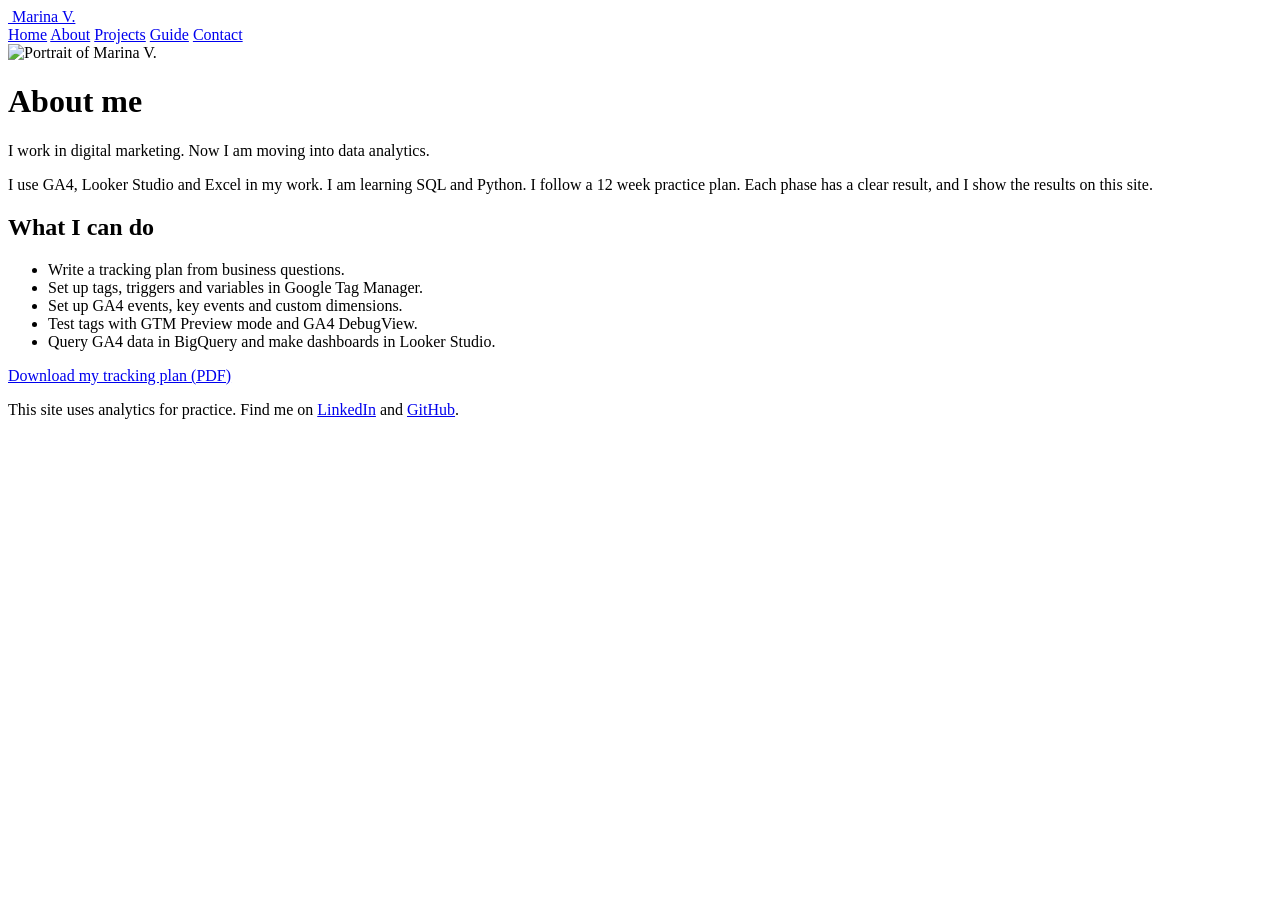
==== about.html @ dd70bc20 "Add files via upload" ====
<!DOCTYPE html>
<html lang="en-GB">
<head>
  <meta charset="utf-8">
  <meta name="viewport" content="width=device-width, initial-scale=1">
  <!-- Draft: stops Google from showing this site. Remove this line when the site is finished. -->
  <meta name="robots" content="noindex, nofollow">
  <title>About | Marina V. Analytics Lab</title>
  <meta name="description" content="Marina V., digital marketer moving into data analytics. Projects in GA4, Google Tag Manager, SQL and Python.">

  <!-- Page data for GTM. Read it with a Data Layer Variable called page_type. -->
  <script>
    window.dataLayer = window.dataLayer || [];
    window.dataLayer.push({ page_type: 'info' });
  </script>

  <!-- Google Tag Manager. Change GTM-XXXXXXX to your container ID. -->
  <script>(function(w,d,s,l,i){w[l]=w[l]||[];w[l].push({'gtm.start':
  new Date().getTime(),event:'gtm.js'});var f=d.getElementsByTagName(s)[0],
  j=d.createElement(s),dl=l!='dataLayer'?'&l='+l:'';j.async=true;j.src=
  'https://www.googletagmanager.com/gtm.js?id='+i+dl;f.parentNode.insertBefore(j,f);
  })(window,document,'script','dataLayer','GTM-XXXXXXX');</script>
  <!-- End Google Tag Manager -->

  <!-- Font: Public Sans from Google Fonts -->
  <link rel="preconnect" href="https://fonts.googleapis.com">
  <link rel="preconnect" href="https://fonts.gstatic.com" crossorigin>
  <link href="https://fonts.googleapis.com/css2?family=Public+Sans:wght@400;600;700;800&display=swap" rel="stylesheet">
  <link rel="stylesheet" href="styles.css">
</head>
<body>
  <!-- Google Tag Manager (noscript). Change GTM-XXXXXXX to your container ID. -->
  <noscript><iframe src="https://www.googletagmanager.com/ns.html?id=GTM-XXXXXXX"
  height="0" width="0" style="display:none;visibility:hidden"></iframe></noscript>
  <!-- End Google Tag Manager (noscript) -->

  <header>
    <div class="bar">
      <a class="logo" href="index.html">
        <img src="images/marina.jpg" alt="">
        Marina V.
      </a>
      <nav>
        <a href="index.html">Home</a>
        <a href="about.html" aria-current="page">About</a>
        <a href="projects.html">Projects</a>
        <a href="guide.html">Guide</a>
        <a href="contact.html">Contact</a>
      </nav>
    </div>
  </header>

  <main>
    <div class="about-head">
      <img src="images/marina.jpg" alt="Portrait of Marina V.">
      <div>
        <h1>About me</h1>
        <p class="lead">I work in digital marketing. Now I am moving into data analytics.</p>
      </div>
    </div>
    <p>I use GA4, Looker Studio and Excel in my work. I am learning SQL and Python. I follow a 12 week practice plan. Each phase has a clear result, and I show the results on this site.</p>
    <h2>What I can do</h2>
    <ul class="check-list">
      <li>Write a tracking plan from business questions.</li>
      <li>Set up tags, triggers and variables in Google Tag Manager.</li>
      <li>Set up GA4 events, key events and custom dimensions.</li>
      <li>Test tags with GTM Preview mode and GA4 DebugView.</li>
      <li>Query GA4 data in BigQuery and make dashboards in Looker Studio.</li>
    </ul>
    <p><a class="btn" id="download-tracking-plan" href="files/tracking-plan.pdf">Download my tracking plan (PDF)</a></p>
  </main>

  <footer>
    <p>This site uses analytics for practice. Find me on
      <a href="https://www.linkedin.com/in/marina-volkaert" target="_blank" rel="noopener">LinkedIn</a> and
      <a href="https://github.com/MarinaVanalyst" target="_blank" rel="noopener">GitHub</a>.</p>
  </footer>
</body>
</html>
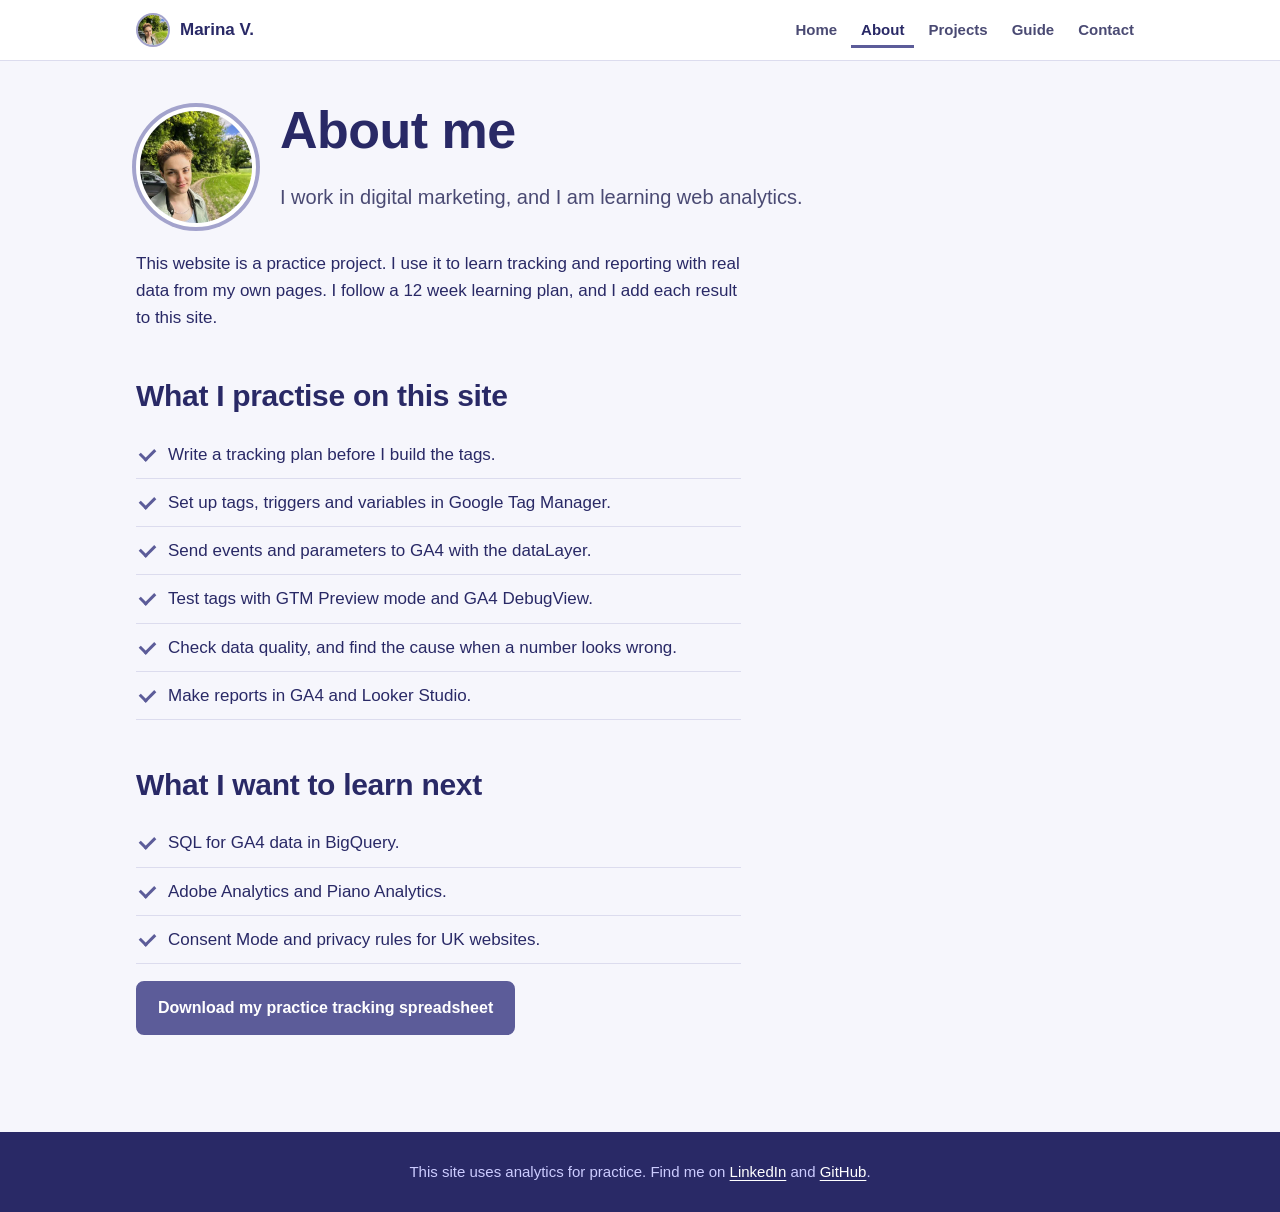
==== commit c9e5d893: "Revise about page content and meta description Updated the website description and modified content " ====
--- a/about.html
+++ b/about.html
@@ -6,21 +6,16 @@
   <!-- Draft: stops Google from showing this site. Remove this line when the site is finished. -->
   <meta name="robots" content="noindex, nofollow">
   <title>About | Marina V. Analytics Lab</title>
-  <meta name="description" content="Marina V., digital marketer moving into data analytics. Projects in GA4, Google Tag Manager, SQL and Python.">
+  <meta name="description" content="The practice website of Marina V. I use it to learn web tracking with Google Tag Manager and GA4, and reporting with Looker Studio.">
 
-  <!-- Page data for GTM. Read it with a Data Layer Variable called page_type. -->
+  <!-- The dataLayer: the website writes information here, and GTM reads it later.
+       It does nothing until GTM is installed. LESSON 3 explains it. -->
   <script>
     window.dataLayer = window.dataLayer || [];
     window.dataLayer.push({ page_type: 'info' });
   </script>
 
-  <!-- Google Tag Manager. Change GTM-XXXXXXX to your container ID. -->
-  <script>(function(w,d,s,l,i){w[l]=w[l]||[];w[l].push({'gtm.start':
-  new Date().getTime(),event:'gtm.js'});var f=d.getElementsByTagName(s)[0],
-  j=d.createElement(s),dl=l!='dataLayer'?'&l='+l:'';j.async=true;j.src=
-  'https://www.googletagmanager.com/gtm.js?id='+i+dl;f.parentNode.insertBefore(j,f);
-  })(window,document,'script','dataLayer','GTM-XXXXXXX');</script>
-  <!-- End Google Tag Manager -->
+  <!-- LESSON 1: paste the first Google Tag Manager code (the <head> code) here. -->
 
   <!-- Font: Public Sans from Google Fonts -->
   <link rel="preconnect" href="https://fonts.googleapis.com">
@@ -29,10 +24,7 @@
   <link rel="stylesheet" href="styles.css">
 </head>
 <body>
-  <!-- Google Tag Manager (noscript). Change GTM-XXXXXXX to your container ID. -->
-  <noscript><iframe src="https://www.googletagmanager.com/ns.html?id=GTM-XXXXXXX"
-  height="0" width="0" style="display:none;visibility:hidden"></iframe></noscript>
-  <!-- End Google Tag Manager (noscript) -->
+  <!-- LESSON 1: paste the second Google Tag Manager code (the <body> code) here. -->
 
   <header>
     <div class="bar">
@@ -55,19 +47,26 @@
       <img src="images/marina.jpg" alt="Portrait of Marina V.">
       <div>
         <h1>About me</h1>
-        <p class="lead">I work in digital marketing. Now I am moving into data analytics.</p>
+        <p class="lead">I work in digital marketing, and I am learning web analytics.</p>
       </div>
     </div>
-    <p>I use GA4, Looker Studio and Excel in my work. I am learning SQL and Python. I follow a 12 week practice plan. Each phase has a clear result, and I show the results on this site.</p>
-    <h2>What I can do</h2>
+    <p>This website is a practice project. I use it to learn tracking and reporting with real data from my own pages. I follow a 12 week learning plan, and I add each result to this site.</p>
+    <h2>What I practise on this site</h2>
     <ul class="check-list">
-      <li>Write a tracking plan from business questions.</li>
+      <li>Write a tracking plan before I build the tags.</li>
       <li>Set up tags, triggers and variables in Google Tag Manager.</li>
-      <li>Set up GA4 events, key events and custom dimensions.</li>
+      <li>Send events and parameters to GA4 with the dataLayer.</li>
       <li>Test tags with GTM Preview mode and GA4 DebugView.</li>
-      <li>Query GA4 data in BigQuery and make dashboards in Looker Studio.</li>
+      <li>Check data quality, and find the cause when a number looks wrong.</li>
+      <li>Make reports in GA4 and Looker Studio.</li>
     </ul>
-    <p><a class="btn" id="download-tracking-plan" href="files/tracking-plan.pdf">Download my tracking plan (PDF)</a></p>
+    <h2>What I want to learn next</h2>
+    <ul class="check-list">
+      <li>SQL for GA4 data in BigQuery.</li>
+      <li>Adobe Analytics and Piano Analytics.</li>
+      <li>Consent Mode and privacy rules for UK websites.</li>
+    </ul>
+    <p><a class="btn" id="download-tracking-plan" href="files/multi-site-tracking-plan.xlsx">Download my practice tracking spreadsheet</a></p>
   </main>
 
   <footer>
--- a/styles.css
+++ b/styles.css
@@ -0,0 +1,436 @@
+/* ==========================================================
+   1. DESIGN TOKENS
+   Change the colours here. All pages use these variables.
+   ========================================================== */
+:root {
+  /* Portfolio palette (4 colours) */
+  --indigo: #292966;     /* darkest: main text, footer, headings */
+  --violet: #5C5C99;     /* main colour: buttons, links, active menu */
+  --lilac: #A3A3CC;      /* decoration only: lines, ring. Too light for text */
+  --periwinkle: #CCCCFF; /* lightest: tags, highlights */
+
+  /* Colours made from the palette */
+  --ink: var(--indigo);
+  --muted: #4A4A73;      /* secondary text, a soft indigo */
+  --tint: #EBEBFA;       /* very light periwinkle for soft panels */
+  --bg: #F6F6FC;         /* page background */
+  --paper: #FFFFFF;      /* panels */
+  --line: #DCDCEE;       /* borders */
+
+  --font: "Public Sans", "Helvetica Neue", Arial, sans-serif;
+  --max: 1040px;
+  --measure: 64ch;       /* max line length for text */
+}
+
+/* ==========================================================
+   2. BASE
+   ========================================================== */
+* { box-sizing: border-box; }
+
+body {
+  margin: 0;
+  font-family: var(--font);
+  font-size: 17px;
+  line-height: 1.6;
+  background: var(--bg);
+  color: var(--ink);
+}
+
+h1, h2, h3 { line-height: 1.15; letter-spacing: -0.01em; }
+h1 { font-size: clamp(32px, 6vw, 52px); font-weight: 800; margin: 0 0 16px; }
+h2 { font-size: clamp(24px, 3.5vw, 30px); font-weight: 750; margin: 48px 0 12px; }
+h3 { font-size: 20px; font-weight: 700; margin: 0 0 8px; }
+p, li { max-width: var(--measure); }
+
+a { color: var(--violet); text-underline-offset: 3px; }
+a:hover { color: var(--indigo); }
+
+/* Visible keyboard focus for accessibility */
+a:focus-visible, button:focus-visible, input:focus-visible,
+select:focus-visible, textarea:focus-visible {
+  outline: 3px solid var(--indigo);
+  outline-offset: 2px;
+}
+
+/* ==========================================================
+   3. HEADER AND NAVIGATION
+   ========================================================== */
+header {
+  background: var(--paper);
+  border-bottom: 1px solid var(--line);
+}
+
+.bar {
+  max-width: var(--max);
+  margin: 0 auto;
+  padding: 12px 16px;
+  display: flex;
+  flex-wrap: wrap;
+  align-items: center;
+  justify-content: space-between;
+  gap: 12px;
+}
+
+.logo {
+  display: flex;
+  align-items: center;
+  gap: 10px;
+  font-weight: 800;
+  color: var(--ink);
+  text-decoration: none;
+}
+
+.logo img {
+  width: 34px;
+  height: 34px;
+  border-radius: 50%;
+  border: 2px solid var(--lilac);
+}
+
+nav { display: flex; flex-wrap: wrap; gap: 4px; }
+
+nav a {
+  padding: 6px 10px;
+  border-radius: 6px;
+  text-decoration: none;
+  color: var(--muted);
+  font-size: 15px;
+  font-weight: 600;
+}
+
+nav a:hover { color: var(--ink); background: var(--bg); }
+
+nav a[aria-current="page"] {
+  color: var(--indigo);
+  box-shadow: inset 0 -3px 0 var(--violet);
+  border-radius: 0;
+}
+
+/* ==========================================================
+   4. PAGE LAYOUT
+   ========================================================== */
+main {
+  max-width: var(--max);
+  margin: 0 auto;
+  padding: 40px 16px 72px;
+}
+
+.lead { font-size: 20px; color: var(--muted); }
+
+/* ==========================================================
+   5. HERO (home page): photo inside a donut chart ring
+   ========================================================== */
+.hero {
+  display: grid;
+  grid-template-columns: 1fr auto;
+  align-items: center;
+  gap: 48px;
+  padding: 24px 0 40px;
+}
+
+.portrait {
+  position: relative;
+  width: 320px;
+  height: 320px;
+}
+
+.portrait svg {
+  position: absolute;
+  inset: 0;
+  width: 100%;
+  height: 100%;
+  transform: rotate(-90deg); /* start the ring at the top, like a clock */
+}
+
+/* The ring: 64% violet, 34% lilac. Each "stroke-dasharray" sets the size of a segment. */
+.ring-main  { stroke: var(--violet);  stroke-dasharray: 64 100; }
+.ring-second { stroke: var(--lilac); stroke-dasharray: 34 100; stroke-dashoffset: -65; }
+
+.portrait img {
+  /* The photo fills the inside of the ring. Percent values keep this
+     correct at every size of the ring. */
+  position: absolute;
+  inset: 17%;
+  width: 66%;
+  height: 66%;
+  border-radius: 50%;
+  object-fit: cover;
+  background: var(--tint);
+  color: transparent; /* hide the alt text if the photo cannot load */
+}
+
+.logo img, .about-head img { color: transparent; background: var(--tint); }
+
+/* One animation only: the ring draws itself when the page opens. */
+@media (prefers-reduced-motion: no-preference) {
+  .ring-main, .ring-second { animation: draw 1.1s ease-out both; }
+  .ring-second { animation-delay: 0.5s; }
+  @keyframes draw { from { stroke-dasharray: 0 100; } }
+}
+
+.skills-line {
+  display: flex;
+  flex-wrap: wrap;
+  gap: 8px;
+  padding: 0;
+  margin: 20px 0 28px;
+  list-style: none;
+}
+
+/* ==========================================================
+   6. BUTTONS AND TAGS
+   ========================================================== */
+.btn {
+  display: inline-block;
+  background: var(--violet);
+  color: #fff;
+  padding: 12px 20px;
+  border-radius: 8px;
+  border: 2px solid var(--violet);
+  text-decoration: none;
+  font: inherit;
+  font-weight: 700;
+  font-size: 16px;
+  cursor: pointer;
+  margin: 0 8px 8px 0;
+}
+
+.btn:hover { background: var(--indigo); border-color: var(--indigo); color: #fff; }
+
+.btn.secondary { background: transparent; color: var(--violet); }
+.btn.secondary:hover { background: var(--tint); color: var(--indigo); }
+
+.tag {
+  display: inline-block;
+  font-size: 13px;
+  font-weight: 600;
+  padding: 3px 10px;
+  border-radius: 20px;
+  background: var(--tint);
+  color: var(--indigo);
+  margin: 0 4px 4px 0;
+}
+
+.tag.alt { background: var(--periwinkle); color: var(--indigo); }
+
+/* ==========================================================
+   7. SKILL COLUMNS (home page)
+   Three columns with a coloured top line, not boxed cards.
+   ========================================================== */
+.columns {
+  display: grid;
+  grid-template-columns: repeat(auto-fit, minmax(240px, 1fr));
+  gap: 32px;
+  margin-top: 16px;
+}
+
+.columns > div { border-top: 4px solid var(--violet); padding-top: 16px; }
+.columns > div:nth-child(2) { border-top-color: var(--lilac); }
+.columns > div:nth-child(3) { border-top-color: var(--ink); }
+
+/* ==========================================================
+   8. PROJECTS: one large featured project, then smaller ones
+   ========================================================== */
+.featured {
+  display: grid;
+  grid-template-columns: 1.2fr 1fr;
+  background: var(--paper);
+  border: 1px solid var(--line);
+  border-radius: 14px;
+  overflow: hidden;
+  margin: 24px 0 32px;
+}
+
+.featured .info { padding: 28px; }
+
+/* A small bar chart drawn with CSS, to show the deprivation gradient idea */
+.featured .visual {
+  background: var(--indigo);
+  padding: 28px;
+  display: flex;
+  align-items: flex-end;
+  gap: 10px;
+  min-height: 220px;
+}
+
+.featured .visual span {
+  flex: 1;
+  background: var(--violet);
+  border-radius: 4px 4px 0 0;
+}
+
+.featured .visual span.low { background: var(--periwinkle); }
+
+.visual-note { color: #fff; font-size: 13px; margin: 0 0 8px; }
+
+.project-list { display: grid; gap: 16px; }
+
+.project-row {
+  display: grid;
+  grid-template-columns: 6px 1fr;
+  gap: 20px;
+  background: var(--paper);
+  border: 1px solid var(--line);
+  border-radius: 10px;
+  overflow: hidden;
+}
+
+.project-row > div { padding: 20px 20px 20px 0; }
+
+.project-row::before { content: ""; background: var(--lilac); }
+.project-row.dark::before { background: var(--violet); }
+
+.project-link { font-weight: 700; }
+
+/* ==========================================================
+   9. ABOUT PAGE
+   ========================================================== */
+.about-head {
+  display: flex;
+  align-items: center;
+  gap: 24px;
+  flex-wrap: wrap;
+}
+
+.about-head img {
+  width: 120px;
+  height: 120px;
+  border-radius: 50%;
+  border: 4px solid var(--paper);
+  box-shadow: 0 0 0 4px var(--lilac);
+  object-fit: cover;
+}
+
+.check-list { padding: 0; list-style: none; }
+
+.check-list li {
+  padding: 10px 0 10px 32px;
+  border-bottom: 1px solid var(--line);
+  position: relative;
+}
+
+.check-list li::before {
+  content: "";
+  position: absolute;
+  left: 4px;
+  top: 17px;
+  width: 12px;
+  height: 7px;
+  border-left: 3px solid var(--violet);
+  border-bottom: 3px solid var(--violet);
+  transform: rotate(-45deg);
+}
+
+/* ==========================================================
+   10. GUIDE PAGE (long page for scroll tests)
+   ========================================================== */
+.steps { counter-reset: step; }
+
+.long-section {
+  margin: 56px 0;
+  padding-left: 64px;
+  position: relative;
+}
+
+/* The guide is a real sequence, so numbers are useful here. */
+.long-section::before {
+  counter-increment: step;
+  content: counter(step);
+  position: absolute;
+  left: 0;
+  top: 0;
+  width: 44px;
+  height: 44px;
+  border-radius: 50%;
+  background: var(--violet);
+  color: #fff;
+  font-weight: 800;
+  display: grid;
+  place-items: center;
+}
+
+.long-section:nth-child(even)::before { background: var(--indigo); }
+.long-section h2 { margin-top: 6px; }
+
+/* The wrapper keeps the video at 16:9 (56.25% = 9 / 16) and max 720 px wide */
+.video-wrap { max-width: 720px; }
+
+.video {
+  position: relative;
+  padding-top: 56.25%;
+  margin: 20px 0;
+}
+
+.video iframe {
+  position: absolute;
+  inset: 0;
+  width: 100%;
+  height: 100%;
+  border: 0;
+  border-radius: 12px;
+}
+
+/* ==========================================================
+   11. CONTACT FORM
+   ========================================================== */
+form {
+  display: grid;
+  gap: 16px;
+  max-width: 560px;
+  background: var(--paper);
+  border: 1px solid var(--line);
+  border-top: 4px solid var(--violet);
+  border-radius: 12px;
+  padding: 24px;
+}
+
+label { font-weight: 600; font-size: 15px; display: grid; gap: 6px; }
+
+input, textarea, select {
+  width: 100%;
+  padding: 11px;
+  border: 1px solid var(--line);
+  border-radius: 8px;
+  font: inherit;
+  font-weight: 400;
+  background: var(--bg);
+  color: var(--ink);
+}
+
+.notice {
+  display: none;
+  max-width: 560px;
+  background: var(--periwinkle);
+  border-left: 4px solid var(--violet);
+  padding: 14px 18px;
+  border-radius: 8px;
+}
+
+/* ==========================================================
+   12. FOOTER
+   ========================================================== */
+footer {
+  background: var(--ink);
+  color: var(--periwinkle);
+  padding: 28px 16px;
+  text-align: center;
+  font-size: 15px;
+}
+
+footer p { max-width: none; margin: 0; }
+footer a { color: #fff; }
+footer a:hover { color: var(--periwinkle); }
+
+/* ==========================================================
+   13. SMALL SCREENS (phones)
+   ========================================================== */
+@media (max-width: 720px) {
+  .hero { grid-template-columns: 1fr; gap: 24px; }
+  .portrait { width: 200px; height: 200px; order: -1; }
+  .featured { grid-template-columns: 1fr; }
+  .featured .visual { min-height: 160px; }
+  .long-section { padding-left: 56px; }
+  nav { gap: 0; }
+  nav a { padding: 6px 7px; font-size: 14px; }
+  nav a:first-child { padding-left: 0; }
+}
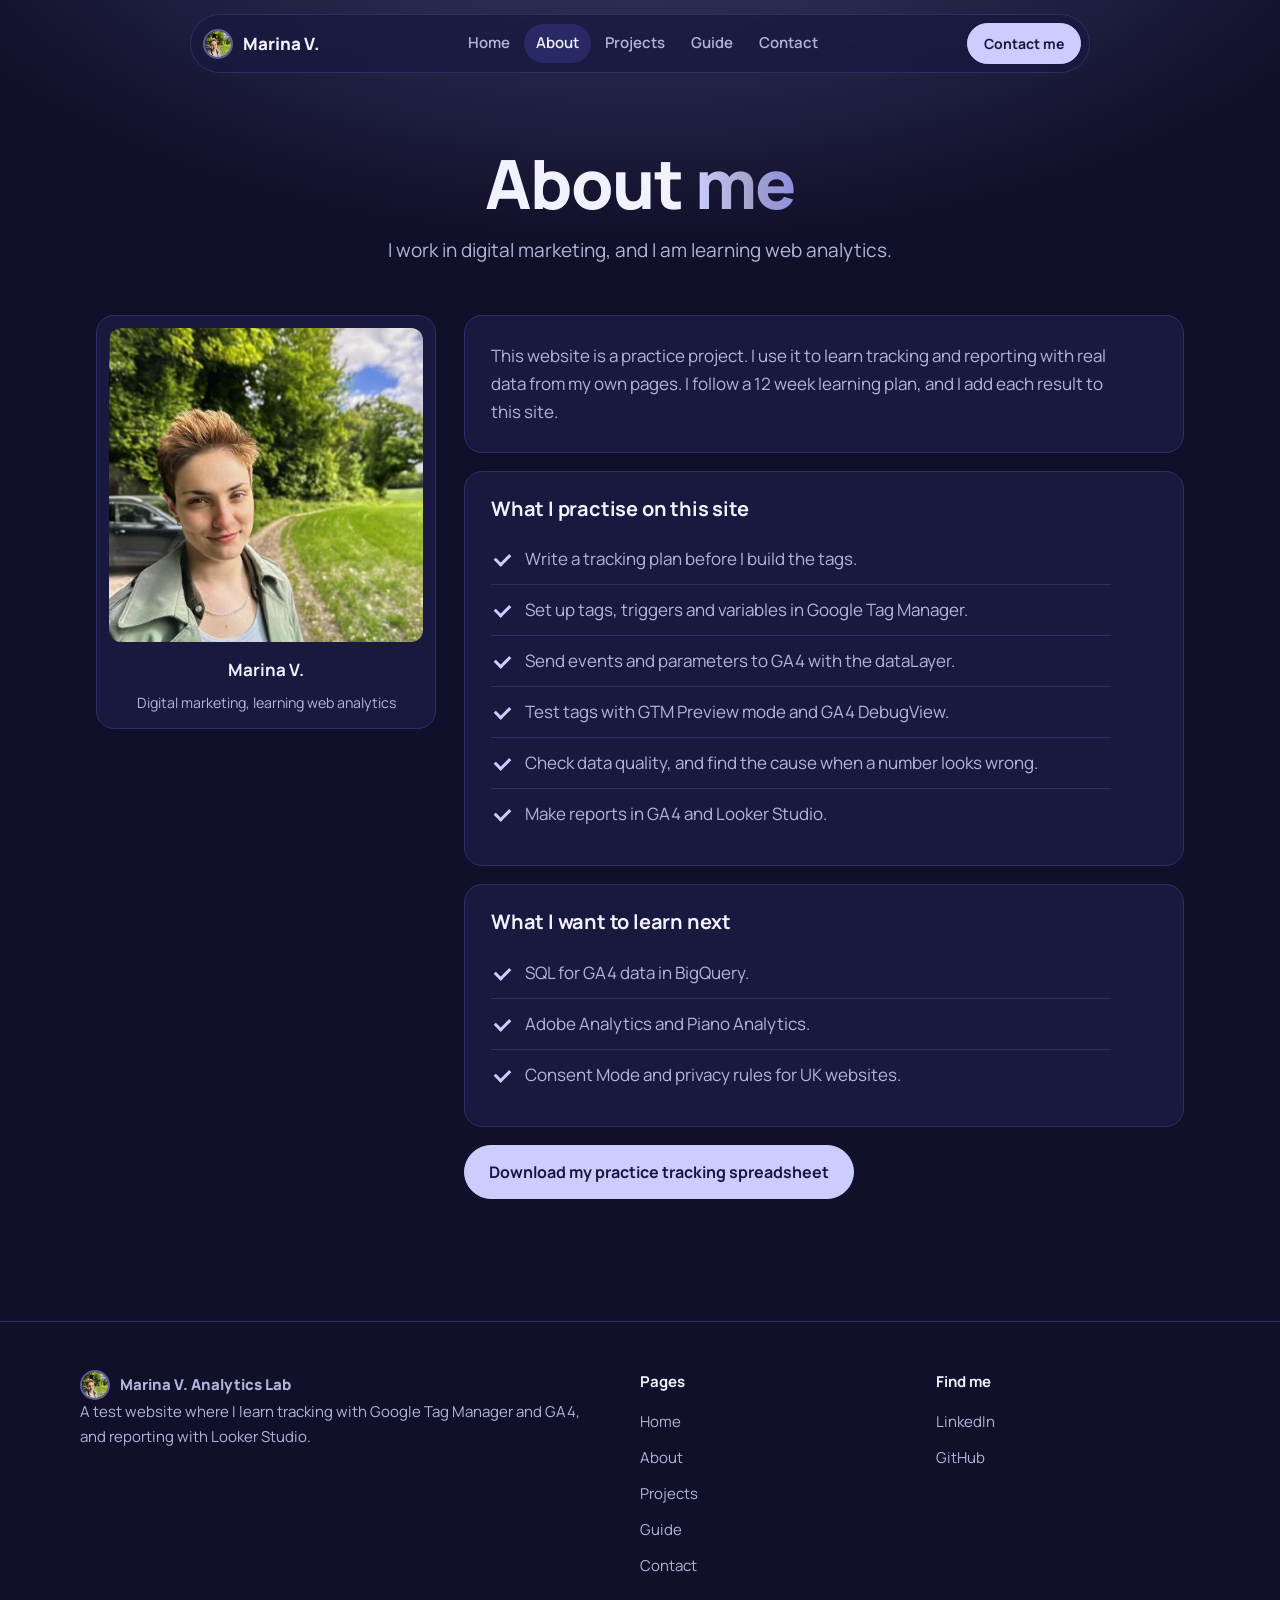
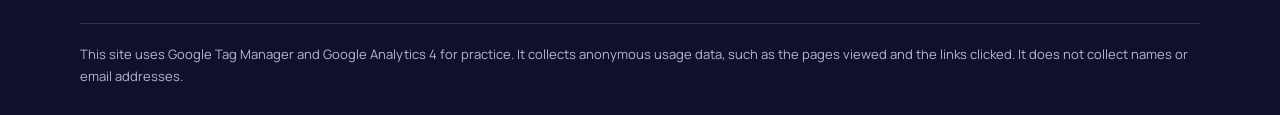
==== commit 090ceb3a: "Revise about.html structure and content Updated the structure and content of the about page, includi" ====
--- a/about.html
+++ b/about.html
@@ -8,71 +8,109 @@
   <title>About | Marina V. Analytics Lab</title>
   <meta name="description" content="The practice website of Marina V. I use it to learn web tracking with Google Tag Manager and GA4, and reporting with Looker Studio.">
 
-  <!-- The dataLayer: the website writes information here, and GTM reads it later.
-       It does nothing until GTM is installed. LESSON 3 explains it. -->
+  <!-- The dataLayer: the website writes information here, and GTM reads it.
+       Read page_type with the Data Layer Variable "DLV - page_type". -->
   <script>
     window.dataLayer = window.dataLayer || [];
     window.dataLayer.push({ page_type: 'info' });
   </script>
 
-  <!-- LESSON 1: paste the first Google Tag Manager code (the <head> code) here. -->
+  <!-- Google Tag Manager -->
+  <script async src="https://www.googletagmanager.com/gtm.js?id=GTM-W2N66H9H"></script>
+  <script>
+    window.dataLayer = window.dataLayer || [];
+    function gtag(){dataLayer.push(arguments);}
+    gtag('js', new Date());
+  </script>
+  <!-- End Google Tag Manager -->
 
-  <!-- Font: Public Sans from Google Fonts -->
+  <!-- Font: Manrope from Google Fonts -->
   <link rel="preconnect" href="https://fonts.googleapis.com">
   <link rel="preconnect" href="https://fonts.gstatic.com" crossorigin>
-  <link href="https://fonts.googleapis.com/css2?family=Public+Sans:wght@400;600;700;800&display=swap" rel="stylesheet">
+  <link href="https://fonts.googleapis.com/css2?family=Manrope:wght@400;600;700;800&display=swap" rel="stylesheet">
   <link rel="stylesheet" href="styles.css">
 </head>
 <body>
-  <!-- LESSON 1: paste the second Google Tag Manager code (the <body> code) here. -->
-
-  <header>
-    <div class="bar">
-      <a class="logo" href="index.html">
-        <img src="images/marina.jpg" alt="">
-        Marina V.
-      </a>
-      <nav>
+  <header class="site-header">
+    <nav class="pill-nav" aria-label="Main menu">
+      <a class="logo" href="index.html"><img src="images/marina.jpg" alt="">Marina V.</a>
+      <div class="nav-links">
         <a href="index.html">Home</a>
         <a href="about.html" aria-current="page">About</a>
         <a href="projects.html">Projects</a>
         <a href="guide.html">Guide</a>
         <a href="contact.html">Contact</a>
-      </nav>
-    </div>
+      </div>
+      <a class="btn small nav-cta" id="nav-contact" href="contact.html">Contact me</a>
+    </nav>
   </header>
 
   <main>
-    <div class="about-head">
-      <img src="images/marina.jpg" alt="Portrait of Marina V.">
-      <div>
-        <h1>About me</h1>
-        <p class="lead">I work in digital marketing, and I am learning web analytics.</p>
+    <section class="page-head">
+      <h1>About <span class="grad">me</span></h1>
+      <p class="lead">I work in digital marketing, and I am learning web analytics.</p>
+    </section>
+    <div class="about-grid">
+      <aside class="card photo-card">
+        <img src="images/marina.jpg" alt="Portrait of Marina V.">
+        <p>Marina V.</p>
+        <small>Digital marketing, learning web analytics</small>
+      </aside>
+      <div class="stack">
+        <div class="card">
+          <p>This website is a practice project. I use it to learn tracking and reporting with real data from my own pages. I follow a 12 week learning plan, and I add each result to this site.</p>
+        </div>
+        <div class="card">
+          <h3>What I practise on this site</h3>
+          <ul class="check-list">
+            <li>Write a tracking plan before I build the tags.</li>
+            <li>Set up tags, triggers and variables in Google Tag Manager.</li>
+            <li>Send events and parameters to GA4 with the dataLayer.</li>
+            <li>Test tags with GTM Preview mode and GA4 DebugView.</li>
+            <li>Check data quality, and find the cause when a number looks wrong.</li>
+            <li>Make reports in GA4 and Looker Studio.</li>
+          </ul>
+        </div>
+        <div class="card">
+          <h3>What I want to learn next</h3>
+          <ul class="check-list">
+            <li>SQL for GA4 data in BigQuery.</li>
+            <li>Adobe Analytics and Piano Analytics.</li>
+            <li>Consent Mode and privacy rules for UK websites.</li>
+          </ul>
+        </div>
+        <div>
+          <a class="btn" id="download-tracking-plan" href="files/multi-site-tracking-plan.xlsx">Download my practice tracking spreadsheet</a>
+        </div>
       </div>
     </div>
-    <p>This website is a practice project. I use it to learn tracking and reporting with real data from my own pages. I follow a 12 week learning plan, and I add each result to this site.</p>
-    <h2>What I practise on this site</h2>
-    <ul class="check-list">
-      <li>Write a tracking plan before I build the tags.</li>
-      <li>Set up tags, triggers and variables in Google Tag Manager.</li>
-      <li>Send events and parameters to GA4 with the dataLayer.</li>
-      <li>Test tags with GTM Preview mode and GA4 DebugView.</li>
-      <li>Check data quality, and find the cause when a number looks wrong.</li>
-      <li>Make reports in GA4 and Looker Studio.</li>
-    </ul>
-    <h2>What I want to learn next</h2>
-    <ul class="check-list">
-      <li>SQL for GA4 data in BigQuery.</li>
-      <li>Adobe Analytics and Piano Analytics.</li>
-      <li>Consent Mode and privacy rules for UK websites.</li>
-    </ul>
-    <p><a class="btn" id="download-tracking-plan" href="files/multi-site-tracking-plan.xlsx">Download my practice tracking spreadsheet</a></p>
   </main>
 
   <footer>
-    <p>This site uses analytics for practice. Find me on
-      <a href="https://www.linkedin.com/in/marina-volkaert" target="_blank" rel="noopener">LinkedIn</a> and
-      <a href="https://github.com/MarinaVanalyst" target="_blank" rel="noopener">GitHub</a>.</p>
+    <div class="foot">
+      <div>
+        <a class="logo" href="index.html"><img src="images/marina.jpg" alt="">Marina V. Analytics Lab</a>
+        <p>A test website where I learn tracking with Google Tag Manager and GA4, and reporting with Looker Studio.</p>
+      </div>
+      <div>
+        <h4>Pages</h4>
+        <ul>
+          <li><a href="index.html">Home</a></li>
+          <li><a href="about.html">About</a></li>
+          <li><a href="projects.html">Projects</a></li>
+          <li><a href="guide.html">Guide</a></li>
+          <li><a href="contact.html">Contact</a></li>
+        </ul>
+      </div>
+      <div>
+        <h4>Find me</h4>
+        <ul>
+          <li><a href="https://www.linkedin.com/in/marina-volkaert" target="_blank" rel="noopener">LinkedIn</a></li>
+          <li><a href="https://github.com/MarinaVanalyst" target="_blank" rel="noopener">GitHub</a></li>
+        </ul>
+      </div>
+    </div>
+    <p class="foot-note">This site uses Google Tag Manager and Google Analytics 4 for practice. It collects anonymous usage data, such as the pages viewed and the links clicked. It does not collect names or email addresses.</p>
   </footer>
 </body>
 </html>
--- a/styles.css
+++ b/styles.css
@@ -1,436 +1,623 @@
 /* ==========================================================
-   1. DESIGN TOKENS
-   Change the colours here. All pages use these variables.
+   Marina V. Analytics Lab
+   Dark theme, inspired by modern portfolio builder sites.
    ========================================================== */
+
+/* 1. DESIGN TOKENS: change colours and font here only */
 :root {
-  /* Portfolio palette (4 colours) */
-  --indigo: #292966;     /* darkest: main text, footer, headings */
-  --violet: #5C5C99;     /* main colour: buttons, links, active menu */
-  --lilac: #A3A3CC;      /* decoration only: lines, ring. Too light for text */
-  --periwinkle: #CCCCFF; /* lightest: tags, highlights */
-
-  /* Colours made from the palette */
-  --ink: var(--indigo);
-  --muted: #4A4A73;      /* secondary text, a soft indigo */
-  --tint: #EBEBFA;       /* very light periwinkle for soft panels */
-  --bg: #F6F6FC;         /* page background */
-  --paper: #FFFFFF;      /* panels */
-  --line: #DCDCEE;       /* borders */
-
-  --font: "Public Sans", "Helvetica Neue", Arial, sans-serif;
-  --max: 1040px;
-  --measure: 64ch;       /* max line length for text */
-}
-
-/* ==========================================================
-   2. BASE
-   ========================================================== */
+  /* Portfolio palette */
+  --indigo: #292966;
+  --violet: #5C5C99;
+  --lilac: #A3A3CC;
+  --periwinkle: #CCCCFF;
+
+  /* Dark theme colours made from the palette */
+  --night: #10102A;      /* page background */
+  --card: #191940;       /* cards and panels */
+  --card-2: #20204D;     /* raised parts inside cards */
+  --line: #2E2E66;       /* borders */
+  --text: #F1F1FF;       /* main text */
+  --muted: #B4B4DB;      /* secondary text */
+
+  --font: "Manrope", "Helvetica Neue", Arial, sans-serif;
+  --mono: ui-monospace, "SFMono-Regular", Menlo, Consolas, monospace;
+  --max: 1120px;
+  --measure: 62ch;
+  --radius: 18px;
+}
+
+/* 2. BASE */
 * { box-sizing: border-box; }
+
+html { scroll-behavior: smooth; }
+@media (prefers-reduced-motion: reduce) { html { scroll-behavior: auto; } }
 
 body {
   margin: 0;
   font-family: var(--font);
   font-size: 17px;
-  line-height: 1.6;
-  background: var(--bg);
-  color: var(--ink);
-}
-
-h1, h2, h3 { line-height: 1.15; letter-spacing: -0.01em; }
-h1 { font-size: clamp(32px, 6vw, 52px); font-weight: 800; margin: 0 0 16px; }
-h2 { font-size: clamp(24px, 3.5vw, 30px); font-weight: 750; margin: 48px 0 12px; }
-h3 { font-size: 20px; font-weight: 700; margin: 0 0 8px; }
+  line-height: 1.65;
+  color: var(--text);
+  /* A soft purple glow at the top of the page, on a dark background */
+  background:
+    radial-gradient(1100px 520px at 50% -120px, rgba(92, 92, 153, 0.55), transparent 70%),
+    var(--night);
+  background-repeat: no-repeat;
+  background-color: var(--night);
+}
+
+h1, h2, h3 { line-height: 1.12; letter-spacing: -0.02em; margin: 0 0 14px; }
+h1 { font-size: clamp(38px, 7vw, 68px); font-weight: 800; }
+h2 { font-size: clamp(28px, 4.2vw, 42px); font-weight: 800; }
+h3 { font-size: 20px; font-weight: 700; letter-spacing: -0.01em; }
 p, li { max-width: var(--measure); }
-
-a { color: var(--violet); text-underline-offset: 3px; }
-a:hover { color: var(--indigo); }
-
-/* Visible keyboard focus for accessibility */
+p { margin: 0 0 14px; }
+
+a { color: var(--periwinkle); text-underline-offset: 3px; }
+a:hover { color: #FFFFFF; }
+
 a:focus-visible, button:focus-visible, input:focus-visible,
-select:focus-visible, textarea:focus-visible {
-  outline: 3px solid var(--indigo);
-  outline-offset: 2px;
-}
-
-/* ==========================================================
-   3. HEADER AND NAVIGATION
-   ========================================================== */
-header {
-  background: var(--paper);
-  border-bottom: 1px solid var(--line);
-}
-
-.bar {
-  max-width: var(--max);
+select:focus-visible, textarea:focus-visible, summary:focus-visible {
+  outline: 3px solid var(--periwinkle);
+  outline-offset: 3px;
+  border-radius: 6px;
+}
+
+/* The second line of a big heading: a soft periwinkle gradient */
+.grad {
+  background: linear-gradient(90deg, var(--periwinkle), var(--lilac) 55%, #8F8FE0);
+  -webkit-background-clip: text;
+  background-clip: text;
+  color: transparent;
+}
+
+/* 3. FLOATING PILL MENU */
+.site-header {
+  position: sticky;
+  top: 14px;
+  z-index: 20;
+  padding: 0 16px;
+  margin-top: 14px;
+}
+
+.pill-nav {
+  max-width: 900px;
   margin: 0 auto;
-  padding: 12px 16px;
   display: flex;
-  flex-wrap: wrap;
   align-items: center;
-  justify-content: space-between;
   gap: 12px;
+  padding: 8px 8px 8px 12px;
+  border: 1px solid var(--line);
+  border-radius: 999px;
+  background: rgba(25, 25, 64, 0.78);
+  backdrop-filter: blur(12px);
+  -webkit-backdrop-filter: blur(12px);
 }
 
 .logo {
   display: flex;
   align-items: center;
   gap: 10px;
+  color: var(--text);
+  text-decoration: none;
   font-weight: 800;
-  color: var(--ink);
+  white-space: nowrap;
+}
+
+.logo img {
+  width: 30px;
+  height: 30px;
+  border-radius: 50%;
+  object-fit: cover;
+  border: 2px solid var(--violet);
+}
+
+.nav-links {
+  display: flex;
+  gap: 2px;
+  margin: 0 auto;
+}
+
+.nav-links a {
+  padding: 7px 12px;
+  border-radius: 999px;
+  color: var(--muted);
   text-decoration: none;
-}
-
-.logo img {
-  width: 34px;
-  height: 34px;
+  font-size: 15px;
+  font-weight: 600;
+}
+
+.nav-links a:hover { color: var(--text); background: rgba(255, 255, 255, 0.06); }
+.nav-links a[aria-current="page"] { color: var(--text); background: var(--indigo); }
+
+/* 4. BUTTONS */
+.btn {
+  display: inline-block;
+  padding: 13px 24px;
+  border-radius: 999px;
+  border: 1px solid var(--periwinkle);
+  background: var(--periwinkle);
+  color: #18183F;
+  font: inherit;
+  font-size: 16px;
+  font-weight: 700;
+  text-decoration: none;
+  cursor: pointer;
+  margin: 0 8px 10px 0;
+}
+
+.btn:hover { background: #FFFFFF; border-color: #FFFFFF; color: #18183F; }
+
+.btn.ghost {
+  background: transparent;
+  color: var(--text);
+  border-color: var(--violet);
+}
+
+.btn.ghost:hover { background: var(--indigo); color: #FFFFFF; }
+
+.btn.small { padding: 8px 16px; font-size: 14px; margin: 0; }
+
+/* 5. LAYOUT */
+main { max-width: var(--max); margin: 0 auto; padding: 0 16px 40px; }
+
+.section { padding: 72px 0 0; }
+
+.section-head { text-align: center; margin: 0 auto 36px; }
+.section-head p { margin: 0 auto; color: var(--muted); font-size: 18px; }
+
+.page-head { text-align: center; padding: 72px 0 8px; }
+.page-head .lead { margin: 0 auto; }
+
+.lead { font-size: 19px; color: var(--muted); }
+
+/* 6. HOME: HERO */
+.hero { text-align: center; padding: 64px 0 8px; }
+.hero .lead { margin: 0 auto 28px; }
+.hero .small-note { color: var(--muted); font-size: 14px; margin: 6px auto 0; }
+
+/* Photo inside a ring that looks like a donut chart */
+.portrait {
+  position: relative;
+  width: 168px;
+  height: 168px;
+  margin: 0 auto 26px;
+  filter: drop-shadow(0 0 28px rgba(204, 204, 255, 0.25));
+}
+
+.portrait svg { position: absolute; inset: 0; width: 100%; height: 100%; transform: rotate(-90deg); }
+.ring-track { stroke: var(--line); }
+.ring-main { stroke: var(--periwinkle); stroke-dasharray: 64 100; }
+.ring-second { stroke: var(--violet); stroke-dasharray: 34 100; stroke-dashoffset: -65; }
+
+.portrait img {
+  position: absolute;
+  inset: 15%;
+  width: 70%;
+  height: 70%;
   border-radius: 50%;
-  border: 2px solid var(--lilac);
-}
-
-nav { display: flex; flex-wrap: wrap; gap: 4px; }
-
-nav a {
-  padding: 6px 10px;
-  border-radius: 6px;
-  text-decoration: none;
+  object-fit: cover;
+  background: var(--card);
+}
+
+@media (prefers-reduced-motion: no-preference) {
+  .ring-main, .ring-second { animation: draw 1.2s ease-out both; }
+  .ring-second { animation-delay: 0.5s; }
+  @keyframes draw { from { stroke-dasharray: 0 100; } }
+}
+
+/* Row of tools under the hero */
+.tool-row {
+  display: flex;
+  flex-wrap: wrap;
+  justify-content: center;
+  gap: 10px;
+  padding: 0;
+  margin: 48px auto 0;
+  list-style: none;
+}
+
+.tool-row li {
+  display: flex;
+  align-items: center;
+  gap: 8px;
+  padding: 9px 16px;
+  border: 1px solid var(--line);
+  border-radius: 999px;
+  background: var(--card);
   color: var(--muted);
   font-size: 15px;
   font-weight: 600;
 }
 
-nav a:hover { color: var(--ink); background: var(--bg); }
-
-nav a[aria-current="page"] {
-  color: var(--indigo);
-  box-shadow: inset 0 -3px 0 var(--violet);
-  border-radius: 0;
-}
-
-/* ==========================================================
-   4. PAGE LAYOUT
-   ========================================================== */
-main {
-  max-width: var(--max);
-  margin: 0 auto;
-  padding: 40px 16px 72px;
-}
-
-.lead { font-size: 20px; color: var(--muted); }
-
-/* ==========================================================
-   5. HERO (home page): photo inside a donut chart ring
-   ========================================================== */
-.hero {
-  display: grid;
-  grid-template-columns: 1fr auto;
+.tool-row li::before {
+  content: "";
+  width: 8px;
+  height: 8px;
+  border-radius: 50%;
+  background: var(--periwinkle);
+}
+
+.tool-row li:nth-child(even)::before { background: var(--violet); }
+
+/* 7. HOME: "how a click becomes data" (text + code window) */
+.split {
+  display: grid;
+  grid-template-columns: 1fr 1fr;
+  gap: 48px;
   align-items: center;
-  gap: 48px;
-  padding: 24px 0 40px;
-}
-
-.portrait {
+}
+
+.flow { padding: 0; margin: 20px 0 0; list-style: none; counter-reset: flow; }
+
+.flow li {
   position: relative;
-  width: 320px;
-  height: 320px;
-}
-
-.portrait svg {
+  padding: 0 0 18px 48px;
+  color: var(--muted);
+}
+
+.flow li strong { color: var(--text); display: block; }
+
+/* A real sequence, so numbers are useful here */
+.flow li::before {
+  counter-increment: flow;
+  content: counter(flow);
   position: absolute;
-  inset: 0;
-  width: 100%;
-  height: 100%;
-  transform: rotate(-90deg); /* start the ring at the top, like a clock */
-}
-
-/* The ring: 64% violet, 34% lilac. Each "stroke-dasharray" sets the size of a segment. */
-.ring-main  { stroke: var(--violet);  stroke-dasharray: 64 100; }
-.ring-second { stroke: var(--lilac); stroke-dasharray: 34 100; stroke-dashoffset: -65; }
-
-.portrait img {
-  /* The photo fills the inside of the ring. Percent values keep this
-     correct at every size of the ring. */
-  position: absolute;
-  inset: 17%;
-  width: 66%;
-  height: 66%;
+  left: 0;
+  top: 0;
+  width: 32px;
+  height: 32px;
   border-radius: 50%;
-  object-fit: cover;
-  background: var(--tint);
-  color: transparent; /* hide the alt text if the photo cannot load */
-}
-
-.logo img, .about-head img { color: transparent; background: var(--tint); }
-
-/* One animation only: the ring draws itself when the page opens. */
-@media (prefers-reduced-motion: no-preference) {
-  .ring-main, .ring-second { animation: draw 1.1s ease-out both; }
-  .ring-second { animation-delay: 0.5s; }
-  @keyframes draw { from { stroke-dasharray: 0 100; } }
-}
-
-.skills-line {
+  background: var(--indigo);
+  border: 1px solid var(--violet);
+  color: var(--periwinkle);
+  font-weight: 800;
+  font-size: 15px;
+  display: grid;
+  place-items: center;
+}
+
+.code-window {
+  background: var(--card);
+  border: 1px solid var(--line);
+  border-radius: var(--radius);
+  overflow: hidden;
+  box-shadow: 0 30px 60px rgba(0, 0, 0, 0.35);
+}
+
+.code-bar {
   display: flex;
-  flex-wrap: wrap;
-  gap: 8px;
+  align-items: center;
+  gap: 6px;
+  padding: 12px 16px;
+  border-bottom: 1px solid var(--line);
+  color: var(--muted);
+  font-size: 13px;
+}
+
+.code-bar span { width: 10px; height: 10px; border-radius: 50%; background: var(--line); }
+.code-bar b { font-weight: 600; margin-left: 8px; }
+
+.code-window pre {
+  margin: 0;
+  padding: 22px;
+  font-family: var(--mono);
+  font-size: 14.5px;
+  line-height: 1.7;
+  color: var(--text);
+  overflow-x: auto;
+}
+
+.c-comment { color: #8C8CC0; }
+.c-key { color: var(--periwinkle); }
+.c-str { color: #9FE0C7; }
+
+.code-caption {
+  padding: 12px 22px;
+  border-top: 1px solid var(--line);
+  color: var(--muted);
+  font-size: 14px;
+  margin: 0;
+  max-width: none;
+}
+
+/* 8. CARDS (bento grid) */
+.bento {
+  display: grid;
+  grid-template-columns: repeat(2, 1fr);
+  gap: 18px;
+}
+
+.card {
+  background: var(--card);
+  border: 1px solid var(--line);
+  border-radius: var(--radius);
+  padding: 26px;
+}
+
+.card p { color: var(--muted); margin-bottom: 0; }
+
+.card-visual {
+  height: 150px;
+  margin: -6px -6px 22px;
+  border-radius: 12px;
+  background: var(--card-2);
+  border: 1px solid var(--line);
+  display: grid;
+  place-items: center;
+  overflow: hidden;
+}
+
+.card-visual svg { width: 86%; height: auto; max-height: 120px; }
+
+.label {
+  display: block;
+  color: var(--periwinkle);
+  font-size: 13px;
+  font-weight: 700;
+  letter-spacing: 0.04em;
+  margin-bottom: 6px;
+}
+
+/* 9. TAGS */
+.tags { display: flex; flex-wrap: wrap; gap: 6px; margin-bottom: 14px; }
+
+.tag {
+  font-size: 13px;
+  font-weight: 700;
+  padding: 3px 11px;
+  border-radius: 999px;
+  background: var(--indigo);
+  color: var(--periwinkle);
+}
+
+.tag.alt { background: transparent; border: 1px solid var(--violet); color: var(--muted); }
+.tag.progress { background: #3D3418; color: #FFDF8A; }
+
+/* 10. PROJECTS PAGE */
+.featured {
+  display: grid;
+  grid-template-columns: 1.15fr 1fr;
+  gap: 0;
   padding: 0;
-  margin: 20px 0 28px;
-  list-style: none;
-}
-
-/* ==========================================================
-   6. BUTTONS AND TAGS
-   ========================================================== */
-.btn {
-  display: inline-block;
-  background: var(--violet);
-  color: #fff;
-  padding: 12px 20px;
-  border-radius: 8px;
-  border: 2px solid var(--violet);
-  text-decoration: none;
-  font: inherit;
-  font-weight: 700;
-  font-size: 16px;
-  cursor: pointer;
-  margin: 0 8px 8px 0;
-}
-
-.btn:hover { background: var(--indigo); border-color: var(--indigo); color: #fff; }
-
-.btn.secondary { background: transparent; color: var(--violet); }
-.btn.secondary:hover { background: var(--tint); color: var(--indigo); }
-
-.tag {
-  display: inline-block;
-  font-size: 13px;
-  font-weight: 600;
-  padding: 3px 10px;
-  border-radius: 20px;
-  background: var(--tint);
-  color: var(--indigo);
-  margin: 0 4px 4px 0;
-}
-
-.tag.alt { background: var(--periwinkle); color: var(--indigo); }
-
-/* ==========================================================
-   7. SKILL COLUMNS (home page)
-   Three columns with a coloured top line, not boxed cards.
-   ========================================================== */
-.columns {
-  display: grid;
-  grid-template-columns: repeat(auto-fit, minmax(240px, 1fr));
-  gap: 32px;
-  margin-top: 16px;
-}
-
-.columns > div { border-top: 4px solid var(--violet); padding-top: 16px; }
-.columns > div:nth-child(2) { border-top-color: var(--lilac); }
-.columns > div:nth-child(3) { border-top-color: var(--ink); }
-
-/* ==========================================================
-   8. PROJECTS: one large featured project, then smaller ones
-   ========================================================== */
-.featured {
-  display: grid;
-  grid-template-columns: 1.2fr 1fr;
-  background: var(--paper);
-  border: 1px solid var(--line);
-  border-radius: 14px;
   overflow: hidden;
-  margin: 24px 0 32px;
-}
-
-.featured .info { padding: 28px; }
-
-/* A small bar chart drawn with CSS, to show the deprivation gradient idea */
-.featured .visual {
-  background: var(--indigo);
-  padding: 28px;
+  margin-bottom: 18px;
+}
+
+.featured .info { padding: 34px; }
+.featured h3 { font-size: 26px; }
+
+.funnel {
+  background: linear-gradient(160deg, var(--indigo), #151538);
+  padding: 30px;
   display: flex;
   align-items: flex-end;
-  gap: 10px;
-  min-height: 220px;
-}
-
-.featured .visual span {
-  flex: 1;
-  background: var(--violet);
-  border-radius: 4px 4px 0 0;
-}
-
-.featured .visual span.low { background: var(--periwinkle); }
-
-.visual-note { color: #fff; font-size: 13px; margin: 0 0 8px; }
-
-.project-list { display: grid; gap: 16px; }
-
-.project-row {
-  display: grid;
-  grid-template-columns: 6px 1fr;
-  gap: 20px;
-  background: var(--paper);
-  border: 1px solid var(--line);
-  border-radius: 10px;
-  overflow: hidden;
-}
-
-.project-row > div { padding: 20px 20px 20px 0; }
-
-.project-row::before { content: ""; background: var(--lilac); }
-.project-row.dark::before { background: var(--violet); }
-
-.project-link { font-weight: 700; }
-
-/* ==========================================================
-   9. ABOUT PAGE
-   ========================================================== */
-.about-head {
-  display: flex;
-  align-items: center;
-  gap: 24px;
-  flex-wrap: wrap;
-}
-
-.about-head img {
-  width: 120px;
-  height: 120px;
-  border-radius: 50%;
-  border: 4px solid var(--paper);
-  box-shadow: 0 0 0 4px var(--lilac);
+  gap: 12px;
+  min-height: 260px;
+  border-left: 1px solid var(--line);
+}
+
+.funnel div { flex: 1; display: flex; flex-direction: column; justify-content: flex-end; height: 100%; }
+.funnel span { display: block; border-radius: 8px 8px 0 0; background: var(--violet); }
+.funnel span.low { background: var(--periwinkle); }
+.funnel small { display: block; color: var(--muted); font-size: 12px; text-align: center; margin-top: 8px; }
+
+.project-grid { display: grid; grid-template-columns: repeat(2, 1fr); gap: 18px; }
+
+.project-link { font-weight: 700; display: inline-block; margin-top: 14px; }
+
+/* 11. ABOUT PAGE */
+.about-grid {
+  display: grid;
+  grid-template-columns: 340px 1fr;
+  gap: 28px;
+  align-items: start;
+  margin-top: 40px;
+}
+
+.photo-card { padding: 12px; text-align: center; }
+
+.photo-card img {
+  width: 100%;
+  aspect-ratio: 1 / 1;
   object-fit: cover;
-}
-
-.check-list { padding: 0; list-style: none; }
+  border-radius: 12px;
+  display: block;
+}
+
+.photo-card p { margin: 14px 0 4px; color: var(--text); font-weight: 700; }
+.photo-card small { color: var(--muted); }
+
+.check-list { list-style: none; padding: 0; margin: 0; }
 
 .check-list li {
-  padding: 10px 0 10px 32px;
+  position: relative;
+  padding: 11px 0 11px 34px;
   border-bottom: 1px solid var(--line);
-  position: relative;
-}
+  color: var(--muted);
+}
+
+.check-list li:last-child { border-bottom: 0; }
 
 .check-list li::before {
   content: "";
   position: absolute;
   left: 4px;
-  top: 17px;
+  top: 19px;
   width: 12px;
   height: 7px;
-  border-left: 3px solid var(--violet);
-  border-bottom: 3px solid var(--violet);
+  border-left: 3px solid var(--periwinkle);
+  border-bottom: 3px solid var(--periwinkle);
   transform: rotate(-45deg);
 }
 
-/* ==========================================================
-   10. GUIDE PAGE (long page for scroll tests)
-   ========================================================== */
-.steps { counter-reset: step; }
-
-.long-section {
-  margin: 56px 0;
-  padding-left: 64px;
-  position: relative;
-}
-
-/* The guide is a real sequence, so numbers are useful here. */
-.long-section::before {
+.stack { display: grid; gap: 18px; }
+
+/* 12. GUIDE PAGE */
+.steps { counter-reset: step; display: grid; gap: 18px; max-width: 820px; margin: 48px auto 0; }
+
+.step { position: relative; padding-left: 92px; }
+
+.step::before {
   counter-increment: step;
   content: counter(step);
   position: absolute;
-  left: 0;
-  top: 0;
+  left: 26px;
+  top: 26px;
   width: 44px;
   height: 44px;
   border-radius: 50%;
-  background: var(--violet);
-  color: #fff;
+  background: var(--periwinkle);
+  color: #18183F;
   font-weight: 800;
   display: grid;
   place-items: center;
 }
 
-.long-section:nth-child(even)::before { background: var(--indigo); }
-.long-section h2 { margin-top: 6px; }
-
-/* The wrapper keeps the video at 16:9 (56.25% = 9 / 16) and max 720 px wide */
-.video-wrap { max-width: 720px; }
-
-.video {
-  position: relative;
-  padding-top: 56.25%;
-  margin: 20px 0;
-}
-
-.video iframe {
-  position: absolute;
-  inset: 0;
-  width: 100%;
-  height: 100%;
-  border: 0;
-  border-radius: 12px;
-}
-
-/* ==========================================================
-   11. CONTACT FORM
-   ========================================================== */
-form {
-  display: grid;
-  gap: 16px;
-  max-width: 560px;
-  background: var(--paper);
-  border: 1px solid var(--line);
-  border-top: 4px solid var(--violet);
-  border-radius: 12px;
-  padding: 24px;
-}
-
-label { font-weight: 600; font-size: 15px; display: grid; gap: 6px; }
+.step:nth-child(even)::before { background: var(--violet); color: #FFFFFF; }
+
+.step p, .step li { color: var(--muted); }
+.step ul, .step ol { padding-left: 20px; margin: 0 0 14px; }
+.step li { margin-bottom: 6px; }
+.step strong { color: var(--text); }
+
+.sheet-note {
+  background: var(--card-2);
+  border-left: 3px solid var(--periwinkle);
+  border-radius: 8px;
+  padding: 10px 14px;
+  font-size: 15px;
+  margin-top: 6px;
+}
+
+.downloads { max-width: 820px; margin: 18px auto 0; }
+.downloads p { margin-bottom: 18px; }
+
+.help-links { max-width: 820px; margin: 24px auto 0; color: var(--muted); }
+
+.video-wrap { max-width: 720px; margin: 0 auto; }
+.video { position: relative; padding-top: 56.25%; margin: 20px 0; }
+.video iframe { position: absolute; inset: 0; width: 100%; height: 100%; border: 0; border-radius: 12px; }
+
+/* 13. CONTACT PAGE */
+.form-card { max-width: 600px; margin: 40px auto 0; }
+
+form { display: grid; gap: 16px; }
+
+label { display: grid; gap: 6px; font-weight: 700; font-size: 15px; }
 
 input, textarea, select {
   width: 100%;
-  padding: 11px;
+  padding: 12px 14px;
   border: 1px solid var(--line);
-  border-radius: 8px;
+  border-radius: 10px;
+  background: var(--night);
+  color: var(--text);
   font: inherit;
   font-weight: 400;
-  background: var(--bg);
-  color: var(--ink);
-}
+}
+
+input:focus, textarea:focus, select:focus { border-color: var(--periwinkle); }
 
 .notice {
   display: none;
-  max-width: 560px;
-  background: var(--periwinkle);
-  border-left: 4px solid var(--violet);
-  padding: 14px 18px;
-  border-radius: 8px;
-}
-
-/* ==========================================================
-   12. FOOTER
-   ========================================================== */
+  max-width: 600px;
+  margin: 40px auto 0;
+  background: var(--card);
+  border: 1px solid var(--violet);
+  border-radius: var(--radius);
+  padding: 22px 26px;
+}
+
+.form-help { text-align: center; color: var(--muted); margin: 20px auto 0; }
+
+/* 14. FREQUENTLY ASKED QUESTIONS */
+.faq { max-width: 820px; margin: 0 auto; display: grid; gap: 10px; }
+
+.faq details {
+  background: var(--card);
+  border: 1px solid var(--line);
+  border-radius: 14px;
+  padding: 0 22px;
+}
+
+.faq summary {
+  list-style: none;
+  cursor: pointer;
+  padding: 18px 30px 18px 0;
+  font-weight: 700;
+  position: relative;
+}
+
+.faq summary::-webkit-details-marker { display: none; }
+
+.faq summary::after {
+  content: "+";
+  position: absolute;
+  right: 0;
+  top: 14px;
+  font-size: 24px;
+  font-weight: 400;
+  color: var(--periwinkle);
+}
+
+.faq details[open] summary::after { content: "\2212"; }
+.faq details p { color: var(--muted); padding-bottom: 18px; margin: 0; }
+
+/* 15. CLOSING CALL TO ACTION */
+.cta-band { text-align: center; padding: 96px 0 24px; }
+.cta-band p { margin: 0 auto 26px; color: var(--muted); font-size: 18px; }
+
+/* 16. FOOTER */
 footer {
-  background: var(--ink);
-  color: var(--periwinkle);
-  padding: 28px 16px;
-  text-align: center;
-  font-size: 15px;
-}
-
-footer p { max-width: none; margin: 0; }
-footer a { color: #fff; }
-footer a:hover { color: var(--periwinkle); }
-
-/* ==========================================================
-   13. SMALL SCREENS (phones)
-   ========================================================== */
-@media (max-width: 720px) {
-  .hero { grid-template-columns: 1fr; gap: 24px; }
-  .portrait { width: 200px; height: 200px; order: -1; }
-  .featured { grid-template-columns: 1fr; }
-  .featured .visual { min-height: 160px; }
-  .long-section { padding-left: 56px; }
-  nav { gap: 0; }
-  nav a { padding: 6px 7px; font-size: 14px; }
-  nav a:first-child { padding-left: 0; }
-}
+  border-top: 1px solid var(--line);
+  margin-top: 72px;
+  padding: 48px 16px 28px;
+}
+
+.foot {
+  max-width: var(--max);
+  margin: 0 auto;
+  display: grid;
+  grid-template-columns: 2fr 1fr 1fr;
+  gap: 32px;
+}
+
+.foot p { color: var(--muted); font-size: 15px; }
+.foot h4 { margin: 0 0 12px; font-size: 15px; }
+.foot ul { list-style: none; padding: 0; margin: 0; }
+.foot li { margin-bottom: 8px; }
+.foot a { color: var(--muted); text-decoration: none; font-size: 15px; }
+.foot a:hover { color: var(--text); }
+
+.foot-note {
+  max-width: var(--max);
+  margin: 36px auto 0;
+  padding-top: 20px;
+  border-top: 1px solid var(--line);
+  color: var(--muted);
+  font-size: 13px;
+}
+
+/* 17. SMALL SCREENS */
+@media (max-width: 860px) {
+  .split, .about-grid, .featured { grid-template-columns: 1fr; }
+  .funnel { border-left: 0; border-top: 1px solid var(--line); min-height: 200px; }
+  .about-grid .photo-card { max-width: 320px; margin: 0 auto; }
+}
+
+@media (max-width: 700px) {
+  .bento, .project-grid { grid-template-columns: 1fr; }
+  .foot { grid-template-columns: 1fr 1fr; }
+  .foot > div:first-child { grid-column: 1 / -1; }
+
+  /* The pill menu becomes a rounded box: logo and button on top, links under them */
+  .pill-nav { flex-wrap: wrap; border-radius: 22px; padding: 10px 12px; }
+  .nav-links { order: 3; width: 100%; margin: 0; overflow-x: auto; }
+  .nav-links a { padding: 6px 10px; font-size: 14px; white-space: nowrap; }
+  .nav-cta { margin-left: auto; }
+
+  .step { padding-left: 26px; padding-top: 84px; }
+  .step::before { top: 24px; left: 26px; }
+  .section { padding-top: 56px; }
+}
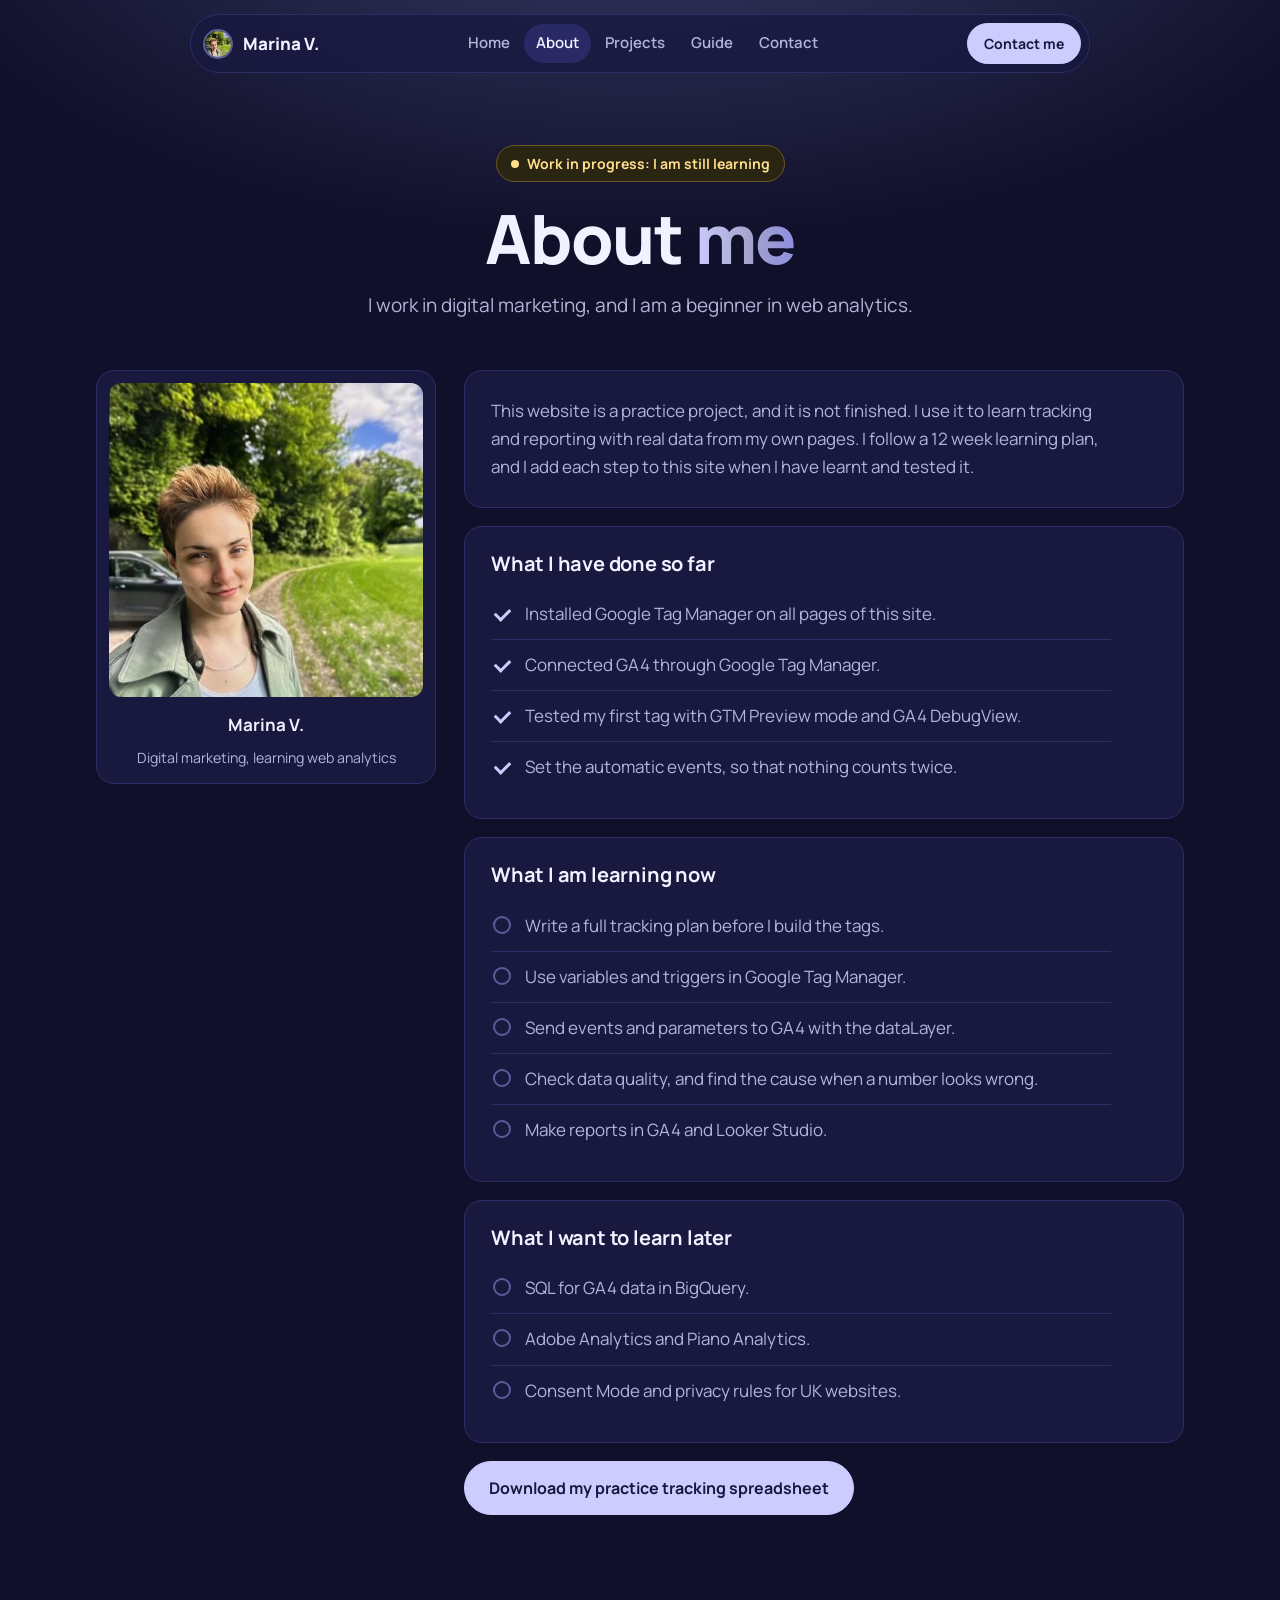
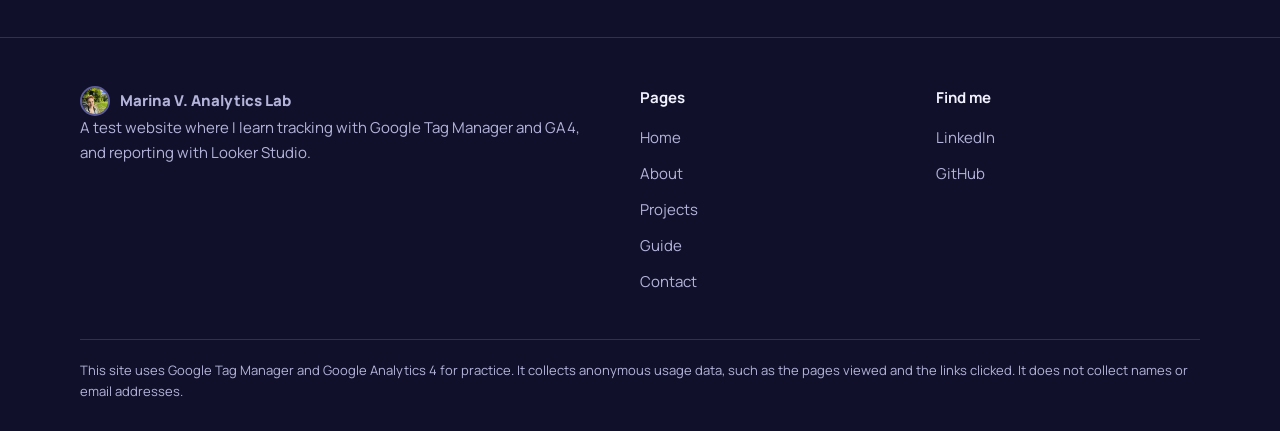
==== commit 591b2bf7: "Revise about.html for clarity and project updates" ====
--- a/about.html
+++ b/about.html
@@ -3,7 +3,6 @@
 <head>
   <meta charset="utf-8">
   <meta name="viewport" content="width=device-width, initial-scale=1">
-  <!-- Draft: stops Google from showing this site. Remove this line when the site is finished. -->
   <meta name="robots" content="noindex, nofollow">
   <title>About | Marina V. Analytics Lab</title>
   <meta name="description" content="The practice website of Marina V. I use it to learn web tracking with Google Tag Manager and GA4, and reporting with Looker Studio.">
@@ -47,8 +46,9 @@
 
   <main>
     <section class="page-head">
+      <p class="wip-badge"><span aria-hidden="true"></span>Work in progress: I am still learning</p>
       <h1>About <span class="grad">me</span></h1>
-      <p class="lead">I work in digital marketing, and I am learning web analytics.</p>
+      <p class="lead">I work in digital marketing, and I am a beginner in web analytics.</p>
     </section>
     <div class="about-grid">
       <aside class="card photo-card">
@@ -58,22 +58,30 @@
       </aside>
       <div class="stack">
         <div class="card">
-          <p>This website is a practice project. I use it to learn tracking and reporting with real data from my own pages. I follow a 12 week learning plan, and I add each result to this site.</p>
+          <p>This website is a practice project, and it is not finished. I use it to learn tracking and reporting with real data from my own pages. I follow a 12 week learning plan, and I add each step to this site when I have learnt and tested it.</p>
         </div>
         <div class="card">
-          <h3>What I practise on this site</h3>
+          <h3>What I have done so far</h3>
           <ul class="check-list">
-            <li>Write a tracking plan before I build the tags.</li>
-            <li>Set up tags, triggers and variables in Google Tag Manager.</li>
+            <li>Installed Google Tag Manager on all pages of this site.</li>
+            <li>Connected GA4 through Google Tag Manager.</li>
+            <li>Tested my first tag with GTM Preview mode and GA4 DebugView.</li>
+            <li>Set the automatic events, so that nothing counts twice.</li>
+          </ul>
+        </div>
+        <div class="card">
+          <h3>What I am learning now</h3>
+          <ul class="todo-list">
+            <li>Write a full tracking plan before I build the tags.</li>
+            <li>Use variables and triggers in Google Tag Manager.</li>
             <li>Send events and parameters to GA4 with the dataLayer.</li>
-            <li>Test tags with GTM Preview mode and GA4 DebugView.</li>
             <li>Check data quality, and find the cause when a number looks wrong.</li>
             <li>Make reports in GA4 and Looker Studio.</li>
           </ul>
         </div>
         <div class="card">
-          <h3>What I want to learn next</h3>
-          <ul class="check-list">
+          <h3>What I want to learn later</h3>
+          <ul class="todo-list">
             <li>SQL for GA4 data in BigQuery.</li>
             <li>Adobe Analytics and Piano Analytics.</li>
             <li>Consent Mode and privacy rules for UK websites.</li>
--- a/styles.css
+++ b/styles.css
@@ -1,6 +1,5 @@
 /* ==========================================================
    Marina V. Analytics Lab
-   Dark theme, inspired by modern portfolio builder sites.
    ========================================================== */
 
 /* 1. DESIGN TOKENS: change colours and font here only */
@@ -599,7 +598,65 @@
   font-size: 13px;
 }
 
-/* 17. SMALL SCREENS */
+/* 17. WORK IN PROGRESS: badge in the hero and the learning progress card */
+.wip-badge {
+  display: inline-flex;
+  align-items: center;
+  gap: 8px;
+  margin: 0 auto 18px;
+  padding: 6px 14px;
+  border-radius: 999px;
+  border: 1px solid #6B5A1E;
+  background: #2A2512;
+  color: #FFDF8A;
+  font-size: 14px;
+  font-weight: 700;
+}
+
+.wip-badge span {
+  width: 8px;
+  height: 8px;
+  border-radius: 50%;
+  background: #FFDF8A;
+}
+
+.progress-card { max-width: 900px; margin: 0 auto; }
+.progress-card > p { color: var(--muted); margin-bottom: 20px; }
+
+.progress-cols {
+  display: grid;
+  grid-template-columns: 1fr 1fr;
+  gap: 28px;
+}
+
+.todo-list { list-style: none; padding: 0; margin: 0; }
+
+.todo-list li {
+  position: relative;
+  padding: 11px 0 11px 34px;
+  border-bottom: 1px solid var(--line);
+  color: var(--muted);
+}
+
+.todo-list li:last-child { border-bottom: 0; }
+
+/* An empty circle: not done yet */
+.todo-list li::before {
+  content: "";
+  position: absolute;
+  left: 2px;
+  top: 15px;
+  width: 14px;
+  height: 14px;
+  border-radius: 50%;
+  border: 2px solid var(--violet);
+}
+
+@media (max-width: 700px) {
+  .progress-cols { grid-template-columns: 1fr; gap: 8px; }
+}
+
+/* 18. SMALL SCREENS */
 @media (max-width: 860px) {
   .split, .about-grid, .featured { grid-template-columns: 1fr; }
   .funnel { border-left: 0; border-top: 1px solid var(--line); min-height: 200px; }
